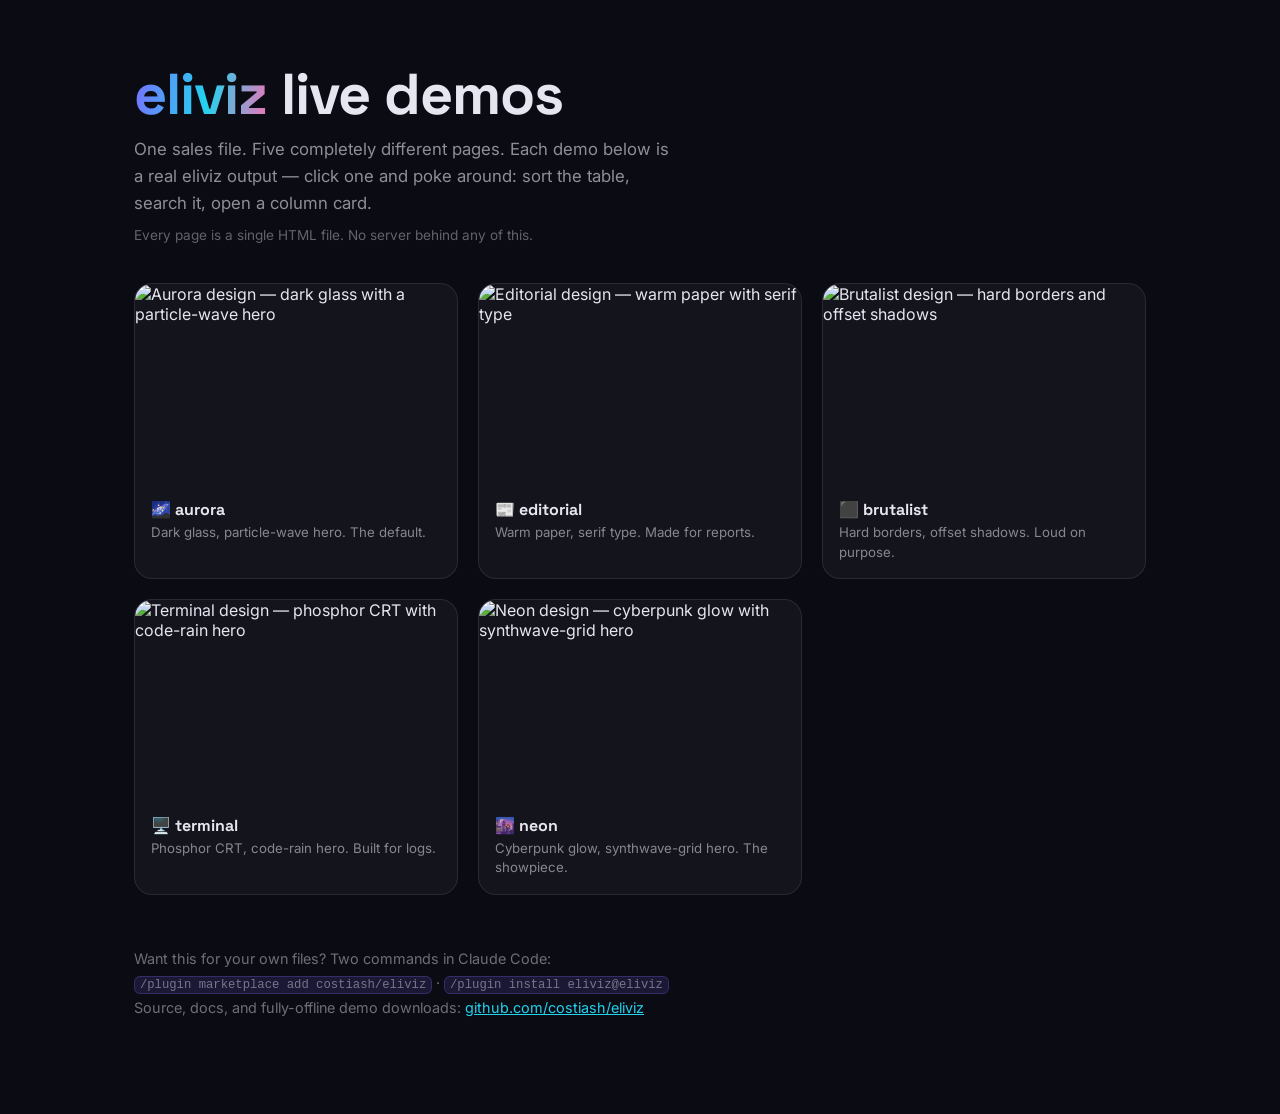
==== index.html @ 3cdb3ed0 "feat: demo gallery site for GitHub Pages" ====
<!DOCTYPE html>
<html lang="en">
<head>
<meta charset="UTF-8">
<meta name="viewport" content="width=device-width, initial-scale=1.0">
<title>eliviz — live demos</title>
<meta name="description" content="eliviz turns any data file into one beautiful, self-contained HTML page. Five designs, same data — click one and see.">
<link rel="preconnect" href="https://fonts.googleapis.com">
<link href="https://fonts.googleapis.com/css2?family=Inter:wght@400;500;600&family=Space+Grotesk:wght@500;600;700&display=swap" rel="stylesheet">
<style>
  :root { --accent:#7c6cff; --accent2:#22d3ee; --accent3:#f472b6; }
  * { box-sizing:border-box; }
  body { margin:0; background:#0b0b14; color:#e6e6f0; font-family:Inter,system-ui,sans-serif;
         -webkit-font-smoothing:antialiased; }
  .wrap { max-width:1060px; margin:0 auto; padding:64px 24px 80px; }
  h1 { font-family:'Space Grotesk',sans-serif; font-size:clamp(2.2rem,6vw,3.6rem); margin:0 0 12px;
       line-height:1.05; letter-spacing:-.02em; }
  .grad { background:linear-gradient(100deg,var(--accent),var(--accent2) 55%,var(--accent3));
          -webkit-background-clip:text; background-clip:text; color:transparent; }
  .sub { color:rgba(230,230,240,.6); font-size:1.05rem; max-width:34rem; margin:0 0 10px; line-height:1.6; }
  .hint { color:rgba(230,230,240,.4); font-size:.85rem; margin:0 0 40px; }
  .grid { display:grid; grid-template-columns:repeat(auto-fit,minmax(280px,1fr)); gap:20px; }
  a.card { display:block; text-decoration:none; color:inherit; border-radius:18px; overflow:hidden;
       background:rgba(255,255,255,.04); border:1px solid rgba(255,255,255,.09);
       transition:transform .3s cubic-bezier(.22,1,.36,1), box-shadow .3s, border-color .3s; }
  a.card:hover { transform:translateY(-5px); border-color:rgba(124,108,255,.5);
       box-shadow:0 18px 50px -18px rgba(124,108,255,.45); }
  .card img { width:100%; display:block; aspect-ratio:16/10; object-fit:cover; }
  .card .meta { padding:14px 16px 16px; }
  .card b { font-family:'Space Grotesk',sans-serif; font-size:1rem; }
  .card span { display:block; color:rgba(230,230,240,.55); font-size:.83rem; margin-top:3px; line-height:1.45; }
  .foot { margin-top:52px; color:rgba(230,230,240,.45); font-size:.9rem; line-height:1.7; }
  .foot a { color:var(--accent2); }
  code { font-family:ui-monospace,monospace; font-size:.85em; background:rgba(124,108,255,.14);
       border:1px solid rgba(124,108,255,.25); border-radius:6px; padding:.1em .4em; }
</style>
</head>
<body>
<div class="wrap">
  <h1><span class="grad">eliviz</span> live demos</h1>
  <p class="sub">One sales file. Five completely different pages. Each demo below is a real eliviz output — click one and poke around: sort the table, search it, open a column card.</p>
  <p class="hint">Every page is a single HTML file. No server behind any of this.</p>
  <div class="grid">
    <a class="card" href="demos/aurora.html">
      <img src="shots/aurora.webp" alt="Aurora design — dark glass with a particle-wave hero" loading="lazy">
      <div class="meta"><b>🌌 aurora</b><span>Dark glass, particle-wave hero. The default.</span></div>
    </a>
    <a class="card" href="demos/editorial.html">
      <img src="shots/editorial.webp" alt="Editorial design — warm paper with serif type" loading="lazy">
      <div class="meta"><b>📰 editorial</b><span>Warm paper, serif type. Made for reports.</span></div>
    </a>
    <a class="card" href="demos/brutalist.html">
      <img src="shots/brutalist.webp" alt="Brutalist design — hard borders and offset shadows" loading="lazy">
      <div class="meta"><b>⬛ brutalist</b><span>Hard borders, offset shadows. Loud on purpose.</span></div>
    </a>
    <a class="card" href="demos/terminal.html">
      <img src="shots/terminal.webp" alt="Terminal design — phosphor CRT with code-rain hero" loading="lazy">
      <div class="meta"><b>🖥️ terminal</b><span>Phosphor CRT, code-rain hero. Built for logs.</span></div>
    </a>
    <a class="card" href="demos/neon.html">
      <img src="shots/neon.webp" alt="Neon design — cyberpunk glow with synthwave-grid hero" loading="lazy">
      <div class="meta"><b>🌆 neon</b><span>Cyberpunk glow, synthwave-grid hero. The showpiece.</span></div>
    </a>
  </div>
  <p class="foot">
    Want this for your own files? Two commands in Claude Code:<br>
    <code>/plugin marketplace add costiash/eliviz</code> · <code>/plugin install eliviz@eliviz</code><br>
    Source, docs, and fully-offline demo downloads: <a href="https://github.com/costiash/eliviz">github.com/costiash/eliviz</a>
  </p>
</div>
</body>
</html>
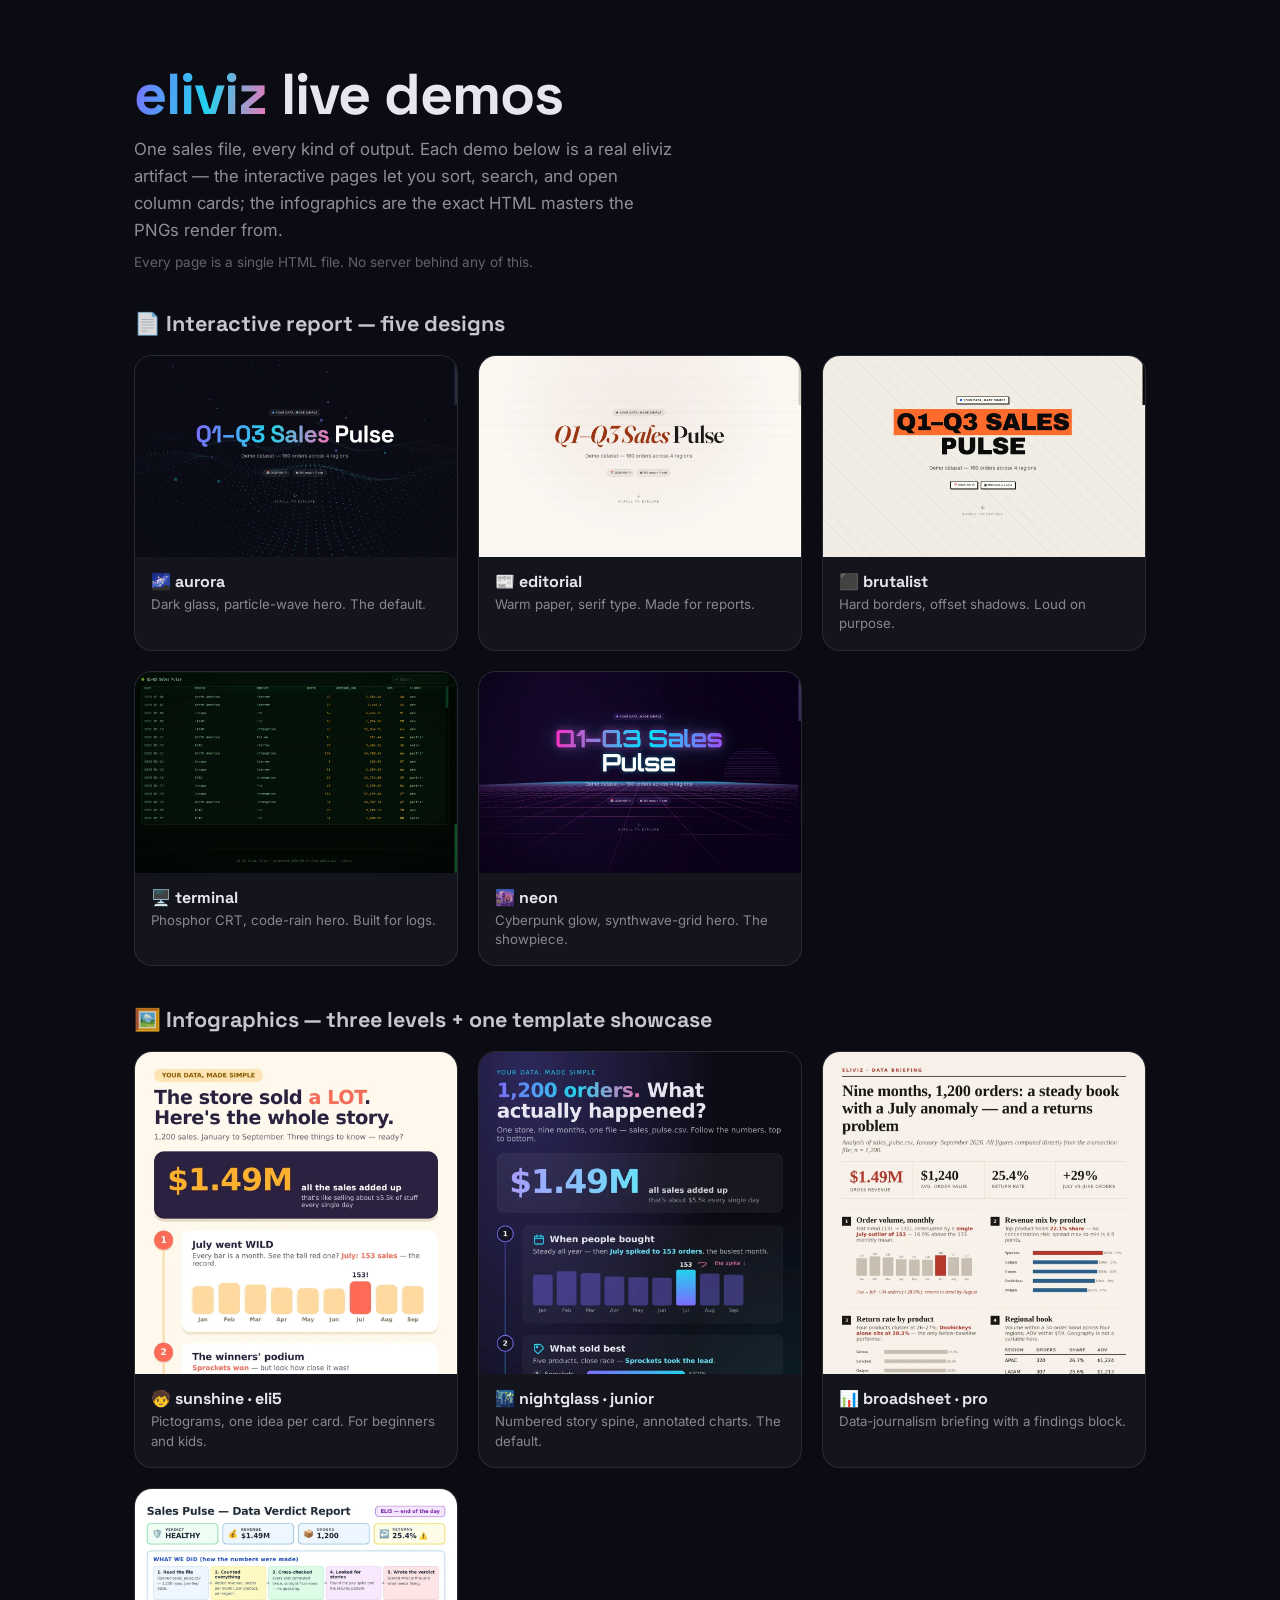
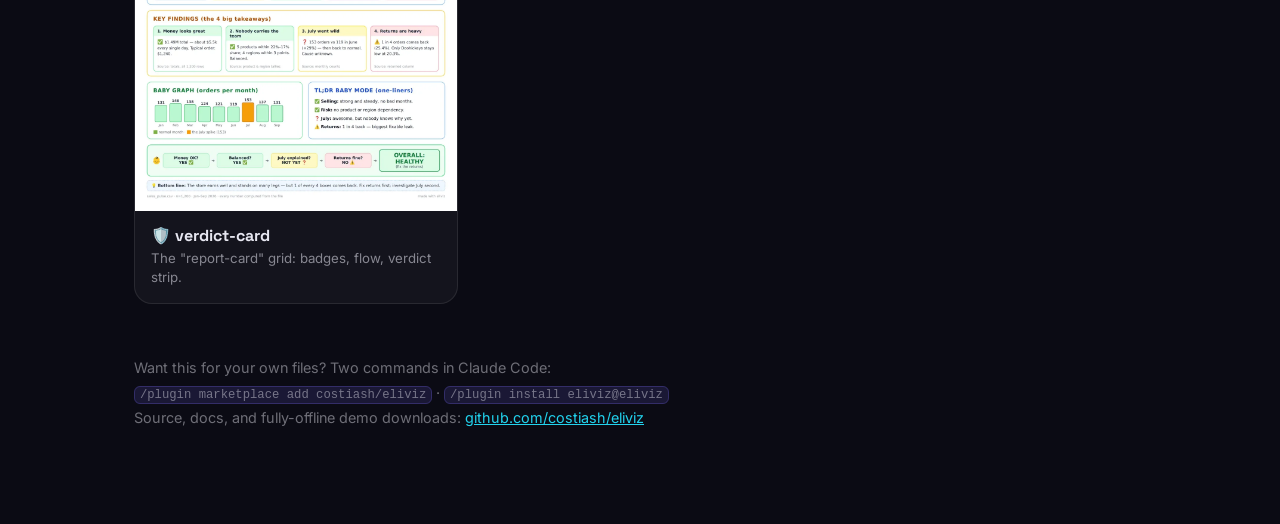
==== commit 6b8595f7: "feat: infographic live demos + gallery cards - demos/infographics/: the four validated v1.1 exemplar" ====
--- a/index.html
+++ b/index.html
@@ -33,13 +33,18 @@
   .foot a { color:var(--accent2); }
   code { font-family:ui-monospace,monospace; font-size:.85em; background:rgba(124,108,255,.14);
        border:1px solid rgba(124,108,255,.25); border-radius:6px; padding:.1em .4em; }
+  .sect { font-family:'Space Grotesk',sans-serif; font-size:1.35rem; margin:40px 0 18px;
+       color:rgba(230,230,240,.85); }
+  .sect:first-of-type { margin-top:8px; }
+  a.card img[src*="infographic-"] { aspect-ratio:1/1; }
 </style>
 </head>
 <body>
 <div class="wrap">
   <h1><span class="grad">eliviz</span> live demos</h1>
-  <p class="sub">One sales file. Five completely different pages. Each demo below is a real eliviz output — click one and poke around: sort the table, search it, open a column card.</p>
+  <p class="sub">One sales file, every kind of output. Each demo below is a real eliviz artifact — the interactive pages let you sort, search, and open column cards; the infographics are the exact HTML masters the PNGs render from.</p>
   <p class="hint">Every page is a single HTML file. No server behind any of this.</p>
+  <h2 class="sect">📄 Interactive report — five designs</h2>
   <div class="grid">
     <a class="card" href="demos/aurora.html">
       <img src="shots/aurora.webp" alt="Aurora design — dark glass with a particle-wave hero" loading="lazy">
@@ -62,6 +67,25 @@
       <div class="meta"><b>🌆 neon</b><span>Cyberpunk glow, synthwave-grid hero. The showpiece.</span></div>
     </a>
   </div>
+  <h2 class="sect">🖼️ Infographics — three levels + one template showcase</h2>
+  <div class="grid">
+    <a class="card" href="demos/infographics/sunshine.html">
+      <img src="shots/infographic-sunshine-card.webp" alt="eli5-level infographic, sunshine pack — cream ground, podium and pictograms" loading="lazy">
+      <div class="meta"><b>🧒 sunshine · eli5</b><span>Pictograms, one idea per card. For beginners and kids.</span></div>
+    </a>
+    <a class="card" href="demos/infographics/nightglass.html">
+      <img src="shots/infographic-nightglass-card.webp" alt="junior-level infographic, nightglass pack — dark glass, numbered spine" loading="lazy">
+      <div class="meta"><b>🌃 nightglass · junior</b><span>Numbered story spine, annotated charts. The default.</span></div>
+    </a>
+    <a class="card" href="demos/infographics/broadsheet.html">
+      <img src="shots/infographic-broadsheet-card.webp" alt="pro-level infographic, broadsheet pack — KPI strip, dense modules, findings" loading="lazy">
+      <div class="meta"><b>📊 broadsheet · pro</b><span>Data-journalism briefing with a findings block.</span></div>
+    </a>
+    <a class="card" href="demos/infographics/verdict-card.html">
+      <img src="shots/infographic-verdict-card.webp" alt="verdict-card template — KPI badges, process flow, findings grid, verdict strip" loading="lazy">
+      <div class="meta"><b>🛡️ verdict-card</b><span>The "report-card" grid: badges, flow, verdict strip.</span></div>
+    </a>
+  </div>
   <p class="foot">
     Want this for your own files? Two commands in Claude Code:<br>
     <code>/plugin marketplace add costiash/eliviz</code> · <code>/plugin install eliviz@eliviz</code><br>
